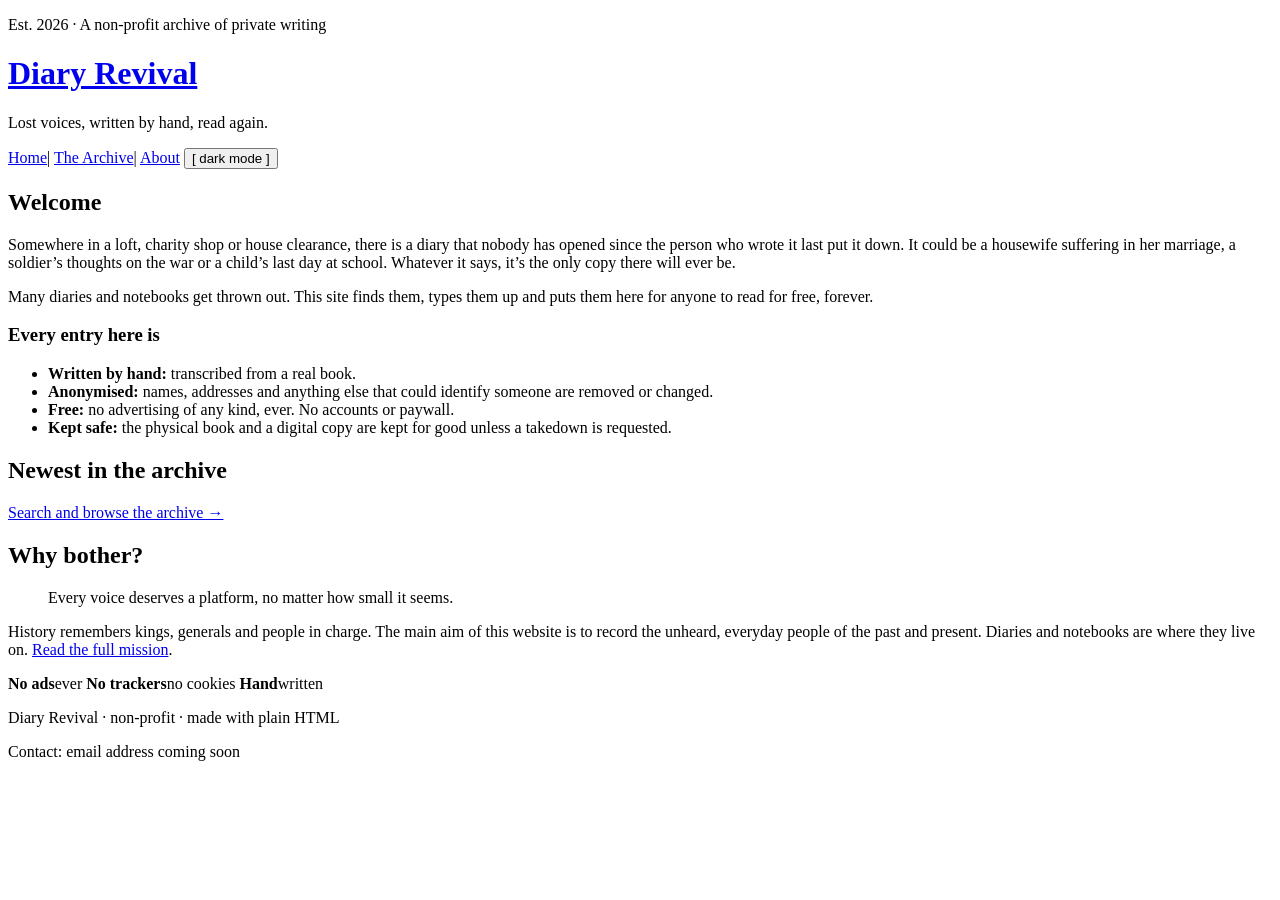
==== index.html @ 6f969cdc "Add files via upload" ====
<!doctype html>
<html lang="en-GB">
<head>
<meta charset="utf-8">
<meta name="viewport" content="width=device-width, initial-scale=1">
<title>Diary Revival: Old Handwritten Diaries and Notebooks, Free to Read</title>
<meta name="description" content="Read real handwritten diaries and notebooks from ordinary people of the past, transcribed by hand, anonymised and free to read.">
<meta property="og:site_name" content="Diary Revival">
<meta property="og:type" content="website">
<meta property="og:locale" content="en_GB">
<meta property="og:title" content="Diary Revival: Old Handwritten Diaries and Notebooks, Free to Read">
<meta property="og:description" content="Read real handwritten diaries and notebooks from ordinary people of the past, transcribed by hand, anonymised and free to read.">
<meta property="og:url" content="https://diaryrevival.com/">
<meta name="twitter:card" content="summary">
<link rel="canonical" href="https://diaryrevival.com/">
<link rel="icon" href="favicon.svg" type="image/svg+xml">
<link rel="icon" href="favicon.png" type="image/png" sizes="32x32">
<script type="application/ld+json">
{"@context":"https://schema.org","@type":"WebSite","name":"Diary Revival","url":"https://diaryrevival.com/","description":"A non-profit archive of real handwritten diaries and notebooks, transcribed by hand and free to read.","inLanguage":"en-GB"}
</script>
<link rel="stylesheet" href="css/style.css?v=13">
<script src="js/entries.js?v=13"></script>
<script src="js/site.js?v=13"></script>
</head>
<body>
<div class="page">

<header class="masthead">
  <p class="kicker">Est. 2026 &middot; A non-profit archive of private writing</p>
  <h1><a href="index.html">Diary Revival</a></h1>
  <p class="tagline">Lost voices, written by hand, read again.</p>
</header>
<nav class="menu" aria-label="Main">
  <a href="index.html" aria-current="page">Home</a><span class="sep">|</span>
  <a href="archive.html">The Archive</a><span class="sep">|</span>
  <a href="about.html">About</a>
  <button type="button" class="theme-toggle">[ dark mode ]</button>
</nav>

<main class="home">
  <h2>Welcome</h2>
  <p>
    Somewhere in a loft, charity shop or house clearance, there is a diary that nobody has opened
    since the person who wrote it last put it down. It could be a housewife suffering in her marriage,
    a soldier&rsquo;s thoughts on the war or a child&rsquo;s last day at school. Whatever it says, it&rsquo;s
    the only copy there will ever be.
  </p>
  <p>
    Many diaries and notebooks get thrown out. This site finds them, types them up and puts them here
    for anyone to read for free, forever.
  </p>

  <div class="box">
    <h3>Every entry here is</h3>
    <ul class="plain">
      <li><strong>Written by hand:</strong> transcribed from a real book.</li>
      <li><strong>Anonymised:</strong> names, addresses and anything else that could identify someone are removed or changed.</li>
      <li><strong>Free:</strong> no advertising of any kind, ever. No accounts or paywall.</li>
      <li><strong>Kept safe:</strong> the physical book and a digital copy are kept for good unless a takedown is requested.</li>
    </ul>
  </div>

  <h2>Newest in the archive</h2>
  <ol class="entries" id="latest"></ol>
  <p><a href="archive.html">Search and browse the archive &rarr;</a></p>

  <h2>Why bother?</h2>
  <blockquote>Every voice deserves a platform, no matter how small it seems.</blockquote>
  <p>
    History remembers kings, generals and people in charge. The main aim of this website is to record
    the unheard, everyday people of the past and present. Diaries and notebooks are where they live on.
    <a href="about.html">Read the full mission</a>.
  </p>
</main>

<footer>
  <div class="badges" aria-label="Site promises">
    <span class="badge"><b>No ads</b>ever</span>
    <span class="badge"><b>No trackers</b>no cookies</span>
    <span class="badge"><b>Hand</b>written</span>
  </div>
  <p>Diary Revival &middot; non-profit &middot; made with plain HTML</p>
  <p>Contact: <span data-email>email address coming soon</span></p>
</footer>

</div>
</body>
</html>
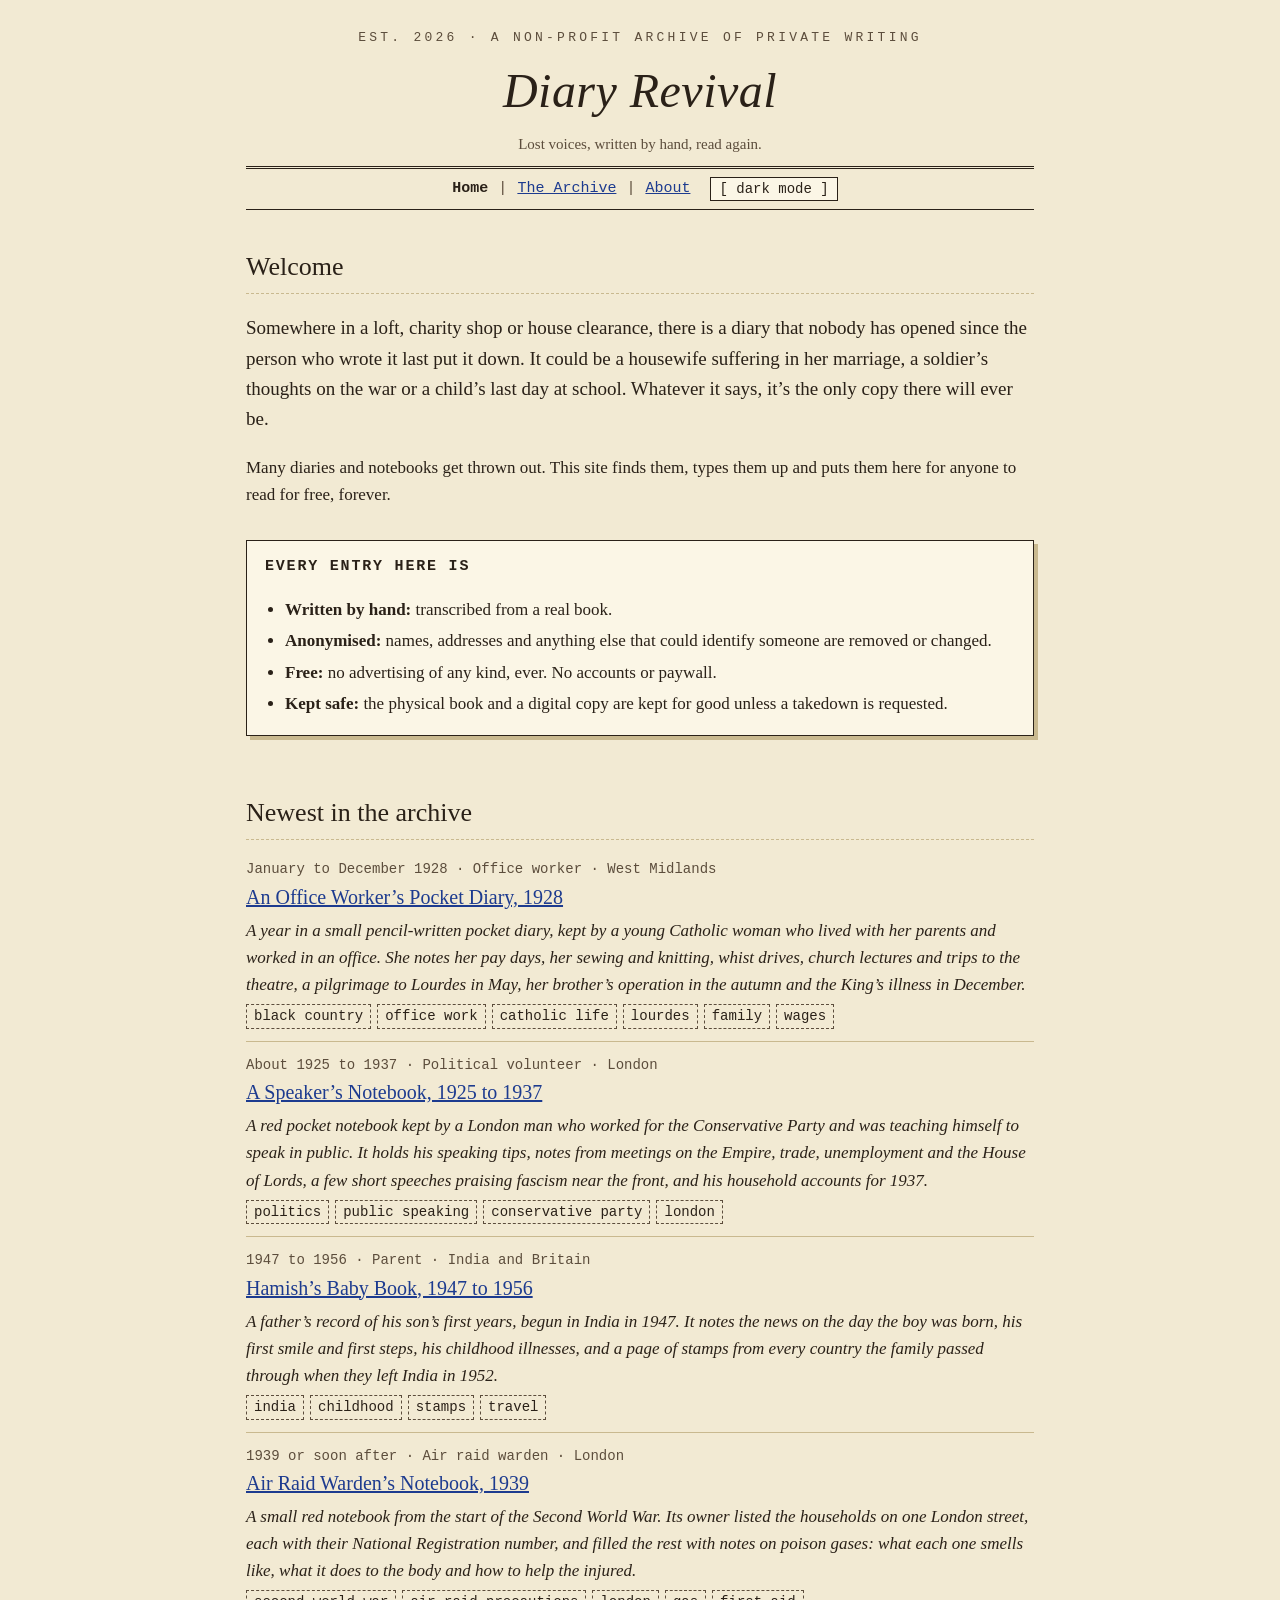
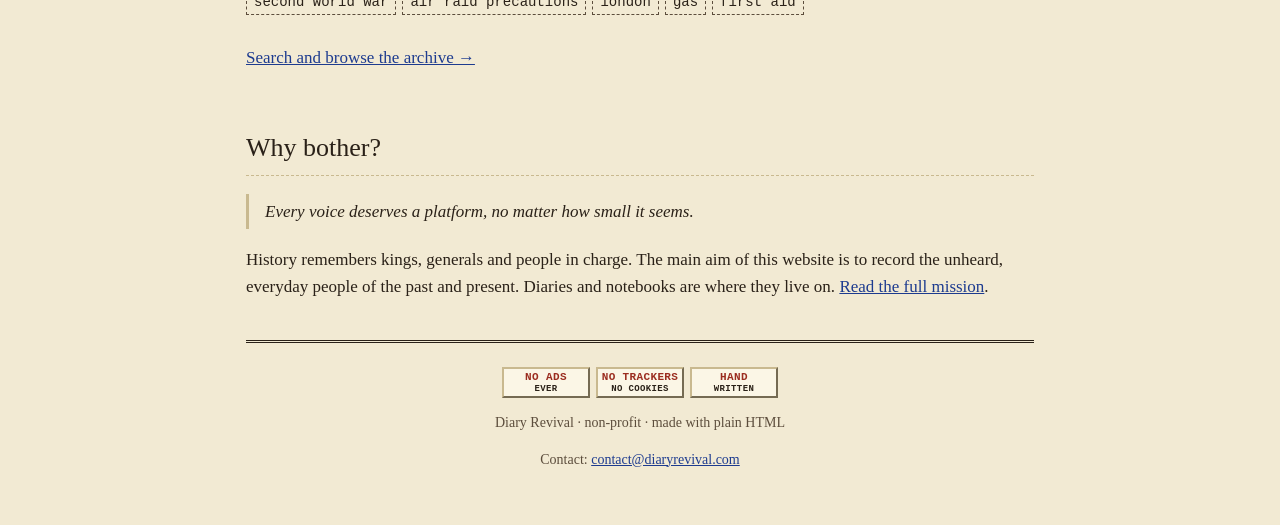
==== commit 04db30c5: "Add files via upload" ====
--- a/index.html
+++ b/index.html
@@ -18,9 +18,9 @@
 <script type="application/ld+json">
 {"@context":"https://schema.org","@type":"WebSite","name":"Diary Revival","url":"https://diaryrevival.com/","description":"A non-profit archive of real handwritten diaries and notebooks, transcribed by hand and free to read.","inLanguage":"en-GB"}
 </script>
-<link rel="stylesheet" href="css/style.css?v=13">
-<script src="js/entries.js?v=13"></script>
-<script src="js/site.js?v=13"></script>
+<link rel="stylesheet" href="css/style.css?v=20">
+<script src="js/entries.js?v=29"></script>
+<script src="js/site.js?v=29"></script>
 </head>
 <body>
 <div class="page">
--- a/css/style.css
+++ b/css/style.css
@@ -0,0 +1,563 @@
+/* Diary Revival — one plain stylesheet, no frameworks. */
+
+:root {
+  --paper: #f2ead3;
+  --paper-2: #e9dfc2;
+  --ink: #2a2118;
+  --ink-soft: #5c4d3c;
+  --rule: #c9b98f;
+  --line: rgba(80, 110, 160, 0.18);
+  --margin: rgba(190, 60, 60, 0.35);
+  --link: #1d3b8f;
+  --visited: #5a2a82;
+  --stamp: #9b2d20;
+  --box: #fbf6e6;
+  color-scheme: light;
+}
+
+@media (prefers-color-scheme: dark) {
+  :root:not([data-theme="light"]) {
+    --paper: #15120e;
+    --paper-2: #1d1914;
+    --ink: #e4d9bf;
+    --ink-soft: #a89a7e;
+    --rule: #4a4032;
+    --line: rgba(140, 160, 200, 0.10);
+    --margin: rgba(200, 90, 80, 0.30);
+    --link: #9fb6ff;
+    --visited: #c9a2f0;
+    --stamp: #e0705f;
+    --box: #1b1712;
+    color-scheme: dark;
+  }
+}
+
+:root[data-theme="dark"] {
+  --paper: #15120e;
+  --paper-2: #1d1914;
+  --ink: #e4d9bf;
+  --ink-soft: #a89a7e;
+  --rule: #4a4032;
+  --line: rgba(140, 160, 200, 0.10);
+  --margin: rgba(200, 90, 80, 0.30);
+  --link: #9fb6ff;
+  --visited: #c9a2f0;
+  --stamp: #e0705f;
+  --box: #1b1712;
+  color-scheme: dark;
+}
+
+* { box-sizing: border-box; }
+
+html { background: var(--paper); }
+
+body {
+  margin: 0;
+  background: var(--paper);
+  color: var(--ink);
+  font-family: Georgia, "Times New Roman", Times, serif;
+  font-size: 17px;
+  line-height: 1.6;
+}
+
+a { color: var(--link); }
+a:visited { color: var(--visited); }
+a:hover { background: var(--ink); color: var(--paper); text-decoration: none; }
+
+.page {
+  max-width: 820px;
+  margin: 0 auto;
+  padding: 0 16px 40px;
+}
+
+/* ---------- Masthead ---------- */
+
+.masthead {
+  text-align: center;
+  padding: 28px 0 10px;
+  border-bottom: 3px double var(--ink);
+}
+
+.masthead .kicker {
+  font-family: "Courier New", Courier, monospace;
+  font-size: 13px;
+  letter-spacing: 0.25em;
+  text-transform: uppercase;
+  color: var(--ink-soft);
+  margin: 0;
+}
+
+.masthead h1 {
+  font-size: clamp(30px, 7vw, 48px);
+  font-weight: normal;
+  font-style: italic;
+  margin: 4px 0 2px;
+  letter-spacing: 0.01em;
+}
+
+.masthead h1 a, .masthead h1 a:visited { color: var(--ink); text-decoration: none; }
+.masthead h1 a:hover { background: none; color: var(--stamp); }
+
+.masthead .tagline {
+  margin: 0;
+  font-size: 15px;
+  color: var(--ink-soft);
+}
+
+nav.menu {
+  display: flex;
+  flex-wrap: wrap;
+  justify-content: center;
+  gap: 4px 0;
+  padding: 8px 0;
+  border-bottom: 1px solid var(--ink);
+  font-family: "Courier New", Courier, monospace;
+  font-size: 15px;
+}
+
+nav.menu a { padding: 0 10px; }
+nav.menu a[aria-current="page"] { font-weight: bold; color: var(--ink); text-decoration: none; }
+nav.menu .sep { color: var(--ink-soft); }
+
+.theme-toggle {
+  font-family: "Courier New", Courier, monospace;
+  font-size: 14px;
+  background: var(--box);
+  color: var(--ink);
+  border: 1px solid var(--ink);
+  border-radius: 0;
+  padding: 1px 8px;
+  margin-left: 10px;
+  cursor: pointer;
+}
+.theme-toggle:hover { background: var(--ink); color: var(--paper); }
+
+/* ---------- Text ---------- */
+
+h2 {
+  font-weight: normal;
+  font-size: 26px;
+  margin: 32px 0 8px;
+  border-bottom: 1px dashed var(--rule);
+}
+
+h3 { font-size: 19px; margin: 24px 0 6px; }
+
+hr { border: 0; border-top: 1px dashed var(--rule); margin: 28px 0; }
+
+.small, small { font-size: 14px; color: var(--ink-soft); }
+
+.mono { font-family: "Courier New", Courier, monospace; }
+
+.box {
+  background: var(--box);
+  border: 1px solid var(--ink);
+  box-shadow: 4px 4px 0 var(--rule);
+  padding: 14px 18px;
+  margin: 22px 0;
+}
+
+.box > :first-child { margin-top: 0; }
+.box > :last-child { margin-bottom: 0; }
+
+.box h3 {
+  font-family: "Courier New", Courier, monospace;
+  font-size: 15px;
+  letter-spacing: 0.12em;
+  text-transform: uppercase;
+}
+
+.stamp {
+  display: inline-block;
+  font-family: "Courier New", Courier, monospace;
+  font-weight: bold;
+  font-size: 13px;
+  letter-spacing: 0.15em;
+  text-transform: uppercase;
+  color: var(--stamp);
+  border: 2px solid var(--stamp);
+  padding: 0 6px;
+  transform: rotate(-2deg);
+}
+
+ul.plain { padding-left: 20px; }
+ul.plain li { margin: 4px 0; }
+
+blockquote {
+  margin: 16px 0;
+  padding: 4px 16px;
+  border-left: 3px solid var(--rule);
+  font-style: italic;
+}
+
+/* ---------- Home ---------- */
+
+.home h2 { margin: 56px 0 18px; padding-bottom: 6px; }
+.home h2:first-child { margin-top: 36px; }
+.home h2:first-child + p { font-size: 19px; }
+.home .box { margin: 32px 0 0; }
+.home ol.entries li:first-child { border-top: 0; padding-top: 0; }
+.home ol.entries li:last-child { border-bottom: 0; }
+
+/* ---------- Archive ---------- */
+
+.controls {
+  display: grid;
+  grid-template-columns: 1fr 1fr 1fr;
+  gap: 10px 14px;
+}
+
+.controls label {
+  display: block;
+  font-family: "Courier New", Courier, monospace;
+  font-size: 13px;
+  text-transform: uppercase;
+  letter-spacing: 0.1em;
+  color: var(--ink-soft);
+}
+
+.controls .wide { grid-column: 1 / -1; }
+
+.controls label.check {
+  margin-top: 6px;
+  text-transform: none;
+  letter-spacing: 0;
+  font-size: 14px;
+  cursor: pointer;
+}
+.controls label.check input { margin: 0 6px 0 0; vertical-align: -1px; accent-color: var(--ink); }
+
+input[type="search"], select {
+  width: 100%;
+  font: inherit;
+  font-size: 16px;
+  background: var(--paper);
+  color: var(--ink);
+  border: 1px solid var(--ink);
+  border-radius: 0;
+  padding: 4px 6px;
+}
+
+.tags { display: flex; flex-wrap: wrap; gap: 6px; margin-top: 4px; }
+
+.tag {
+  font-family: "Courier New", Courier, monospace;
+  font-size: 14px;
+  background: var(--paper);
+  color: var(--ink);
+  border: 1px dashed var(--ink-soft);
+  border-radius: 0;
+  padding: 0 7px;
+  cursor: pointer;
+  text-decoration: none;
+}
+a.tag:visited { color: var(--ink); }
+.tag:hover { border-style: solid; background: var(--paper); color: var(--ink); }
+.tag[aria-pressed="true"] { background: var(--ink); color: var(--paper); border-style: solid; }
+
+.result-count {
+  font-family: "Courier New", Courier, monospace;
+  font-size: 14px;
+  color: var(--ink-soft);
+  margin: 18px 0 6px;
+}
+
+.clear-btn {
+  font: inherit;
+  background: none;
+  border: 0;
+  padding: 0;
+  color: var(--link);
+  text-decoration: underline;
+  cursor: pointer;
+}
+
+ol.entries { list-style: none; padding: 0; margin: 0; }
+
+ol.entries li {
+  border-top: 1px solid var(--rule);
+  padding: 12px 0;
+}
+
+ol.entries li:last-child { border-bottom: 1px solid var(--rule); }
+
+ol.entries .meta {
+  font-family: "Courier New", Courier, monospace;
+  font-size: 14px;
+  color: var(--ink-soft);
+}
+
+ol.entries .title { font-size: 20px; }
+ol.entries .snippet { margin: 4px 0 6px; font-style: italic; }
+
+mark { background: var(--rule); color: var(--ink); }
+
+/* ---------- Entry page ---------- */
+
+table.facts {
+  border-collapse: collapse;
+  width: 100%;
+  font-size: 15px;
+}
+
+table.facts th, table.facts td {
+  border: 1px solid var(--rule);
+  padding: 4px 8px;
+  text-align: left;
+  vertical-align: top;
+}
+
+table.facts th {
+  width: 34%;
+  font-family: "Courier New", Courier, monospace;
+  font-weight: normal;
+  font-size: 13px;
+  text-transform: uppercase;
+  letter-spacing: 0.08em;
+  background: var(--paper-2);
+}
+
+.btn {
+  font-family: "Courier New", Courier, monospace;
+  font-size: 15px;
+  background: var(--box);
+  color: var(--ink);
+  border: 2px outset var(--rule);
+  border-radius: 0;
+  padding: 3px 12px;
+  cursor: pointer;
+}
+.btn:active { border-style: inset; }
+.btn:hover { background: var(--paper-2); }
+
+.page-sheet {
+  margin: 24px 0;
+  padding: 18px 18px 18px 52px;
+  border: 1px solid var(--rule);
+  background-color: var(--box);
+  background-image:
+    linear-gradient(to right, transparent 38px, var(--margin) 38px, var(--margin) 39px, transparent 39px),
+    repeating-linear-gradient(to bottom, transparent 0, transparent 31px, var(--line) 31px, var(--line) 32px);
+  background-position: 0 14px;
+  font-family: "Courier New", Courier, monospace;
+  font-size: 16px;
+  line-height: 32px;
+}
+
+.entry-head { display: flex; gap: 22px; align-items: flex-start; margin: 26px 0 20px; }
+.entry-head h2 { margin-top: 0; }
+.entry-head p { margin-bottom: 0; }
+
+/* A plain cloth cover with a paper label. */
+.book-cover {
+  flex: 0 0 104px;
+  height: 142px;
+  display: flex;
+  align-items: flex-start;
+  justify-content: center;
+  padding-top: 24px;
+  box-sizing: border-box;
+  background-image: linear-gradient(to right, rgba(0, 0, 0, 0.32) 0, rgba(0, 0, 0, 0.32) 9px, transparent 9px);
+  border: 1px solid var(--ink);
+  box-shadow: 4px 4px 0 var(--rule);
+}
+.book-cover span {
+  margin-left: 9px;
+  padding: 4px 8px;
+  background: #f2ead3;
+  color: #2a2118;
+  border: 1px solid #2a2118;
+  font-family: "Courier New", Courier, monospace;
+  font-size: 12px;
+  line-height: 1.35;
+  text-align: center;
+}
+
+.context { margin: 14px 0; }
+.context table.facts { margin-top: 10px; }
+
+.months { font-family: "Courier New", Courier, monospace; font-size: 14px; line-height: 1.8; }
+
+.context summary {
+  font-family: "Courier New", Courier, monospace;
+  font-size: 15px;
+  letter-spacing: 0.12em;
+  text-transform: uppercase;
+  cursor: pointer;
+}
+.context p { white-space: pre-line; }
+
+.day { margin: 0 0 32px; }
+.day:last-child { margin-bottom: 0; }
+.day h3 {
+  font-family: Georgia, "Times New Roman", serif;
+  font-style: italic;
+  font-weight: normal;
+  font-size: 18px;
+  margin: 0;
+  line-height: 32px;
+}
+.day p { margin: 0; white-space: pre-line; }
+
+/* A day with its page photo: photo on the left, transcription on the right. */
+.day.has-photo { display: grid; grid-template-columns: minmax(0, 2fr) minmax(0, 3fr); gap: 20px; align-items: start; }
+.page-photo {
+  padding: 0;
+  border: 1px solid var(--ink);
+  background: var(--box);
+  box-shadow: 3px 3px 0 var(--rule);
+  cursor: zoom-in;
+}
+.page-photo img { display: block; width: 100%; height: auto; }
+.page-photo.empty {
+  display: flex;
+  align-items: center;
+  justify-content: center;
+  aspect-ratio: 3 / 4;
+  border: 2px dashed var(--rule);
+  box-shadow: none;
+  cursor: default;
+  font-family: "Courier New", Courier, monospace;
+  font-size: 13px;
+  color: var(--ink-soft);
+  text-transform: uppercase;
+  letter-spacing: 0.06em;
+}
+.page-photo:hover, .page-photo:focus-visible { outline: 2px solid var(--link); outline-offset: 2px; }
+
+.note {
+  font-family: Georgia, "Times New Roman", serif;
+  font-size: 14px;
+  color: var(--ink-soft);
+}
+
+/* ---------- Footer ---------- */
+
+footer {
+  margin-top: 40px;
+  padding-top: 14px;
+  border-top: 3px double var(--ink);
+  text-align: center;
+  font-size: 14px;
+  color: var(--ink-soft);
+}
+
+.badges {
+  display: flex;
+  flex-wrap: wrap;
+  justify-content: center;
+  gap: 6px;
+  margin: 10px 0;
+}
+
+/* 88x31-style buttons, the way websites used to do it */
+.badge {
+  width: 88px;
+  height: 31px;
+  display: flex;
+  flex-direction: column;
+  align-items: center;
+  justify-content: center;
+  border: 2px outset var(--rule);
+  background: var(--box);
+  font-family: "Courier New", Courier, monospace;
+  font-size: 9px;
+  font-weight: bold;
+  line-height: 1.15;
+  letter-spacing: 0.04em;
+  text-transform: uppercase;
+  color: var(--ink);
+}
+.badge b { font-size: 11px; color: var(--stamp); }
+
+.filter-toggle { display: none; }
+
+/* ---------- Photos of the book ---------- */
+
+.photo-thumb {
+  flex: 0 0 120px;
+  position: relative;
+  padding: 0;
+  border: 1px solid var(--ink);
+  background: var(--box);
+  box-shadow: 3px 3px 0 var(--rule);
+  cursor: zoom-in;
+}
+.photo-thumb img { display: block; width: 120px; height: 160px; object-fit: cover; }
+.photo-thumb .photo-count {
+  position: absolute;
+  left: 0; right: 0; bottom: 0;
+  padding: 2px 0;
+  background: rgba(0, 0, 0, 0.65);
+  color: #fff;
+  font-family: "Courier New", Courier, monospace;
+  font-size: 12px;
+  text-transform: uppercase;
+  letter-spacing: 0.06em;
+}
+.photo-thumb:hover, .photo-thumb:focus-visible { outline: 2px solid var(--link); outline-offset: 2px; }
+
+dialog.lightbox {
+  width: min(900px, 100vw - 32px);
+  max-height: calc(100vh - 32px);
+  padding: 12px;
+  border: 1px solid var(--ink);
+  background: var(--paper);
+  color: var(--ink);
+}
+dialog.lightbox::backdrop { background: rgba(0, 0, 0, 0.8); }
+.lightbox-bar {
+  display: flex;
+  justify-content: space-between;
+  align-items: center;
+  margin-bottom: 8px;
+  font-family: "Courier New", Courier, monospace;
+  font-size: 14px;
+}
+dialog.lightbox figure { margin: 0; }
+.lightbox-stage { position: relative; display: flex; justify-content: center; background: #111; }
+.lightbox-stage img { display: block; width: auto; max-width: 100%; height: calc(100vh - 170px); max-height: 800px; object-fit: contain; }
+.lightbox-arrow {
+  position: absolute;
+  top: 50%;
+  transform: translateY(-50%);
+  width: 44px;
+  height: 64px;
+  border: 1px solid #fff;
+  background: rgba(0, 0, 0, 0.55);
+  color: #fff;
+  font-size: 36px;
+  line-height: 1;
+  cursor: pointer;
+}
+.lightbox-arrow.prev { left: 6px; }
+.lightbox-arrow.next { right: 6px; }
+.lightbox-arrow:hover, .lightbox-arrow:focus-visible { background: rgba(0, 0, 0, 0.85); }
+dialog.lightbox figcaption { margin-top: 8px; font-style: italic; text-align: center; }
+
+@media (max-width: 600px) {
+  body { font-size: 16px; }
+  .controls { grid-template-columns: 1fr; }
+  .page-sheet { padding-left: 34px; background-image:
+    linear-gradient(to right, transparent 22px, var(--margin) 22px, var(--margin) 23px, transparent 23px),
+    repeating-linear-gradient(to bottom, transparent 0, transparent 31px, var(--line) 31px, var(--line) 32px); }
+  nav.menu a { padding: 0 6px; }
+  .tag { padding: 6px 12px; }
+  .tags { gap: 8px; }
+  .filter-toggle { display: block; }
+  .entry-head { flex-direction: column; gap: 16px; }
+  .book-cover { flex-basis: auto; width: 104px; }
+  .day.has-photo { grid-template-columns: 1fr; gap: 12px; }
+  .page-photo { max-width: 320px; }
+  .photo-thumb { flex-basis: auto; width: 122px; }
+  .controls:not(.show-filters) .filter-extra { display: none; }
+}
+
+@media print {
+  nav.menu, .theme-toggle, footer .badges, .photo-count { display: none; }
+  body { background: #fff; color: #000; }
+}
+
+
+ol.rules { padding-left: 24px; }
+ol.rules li { margin: 8px 0; }
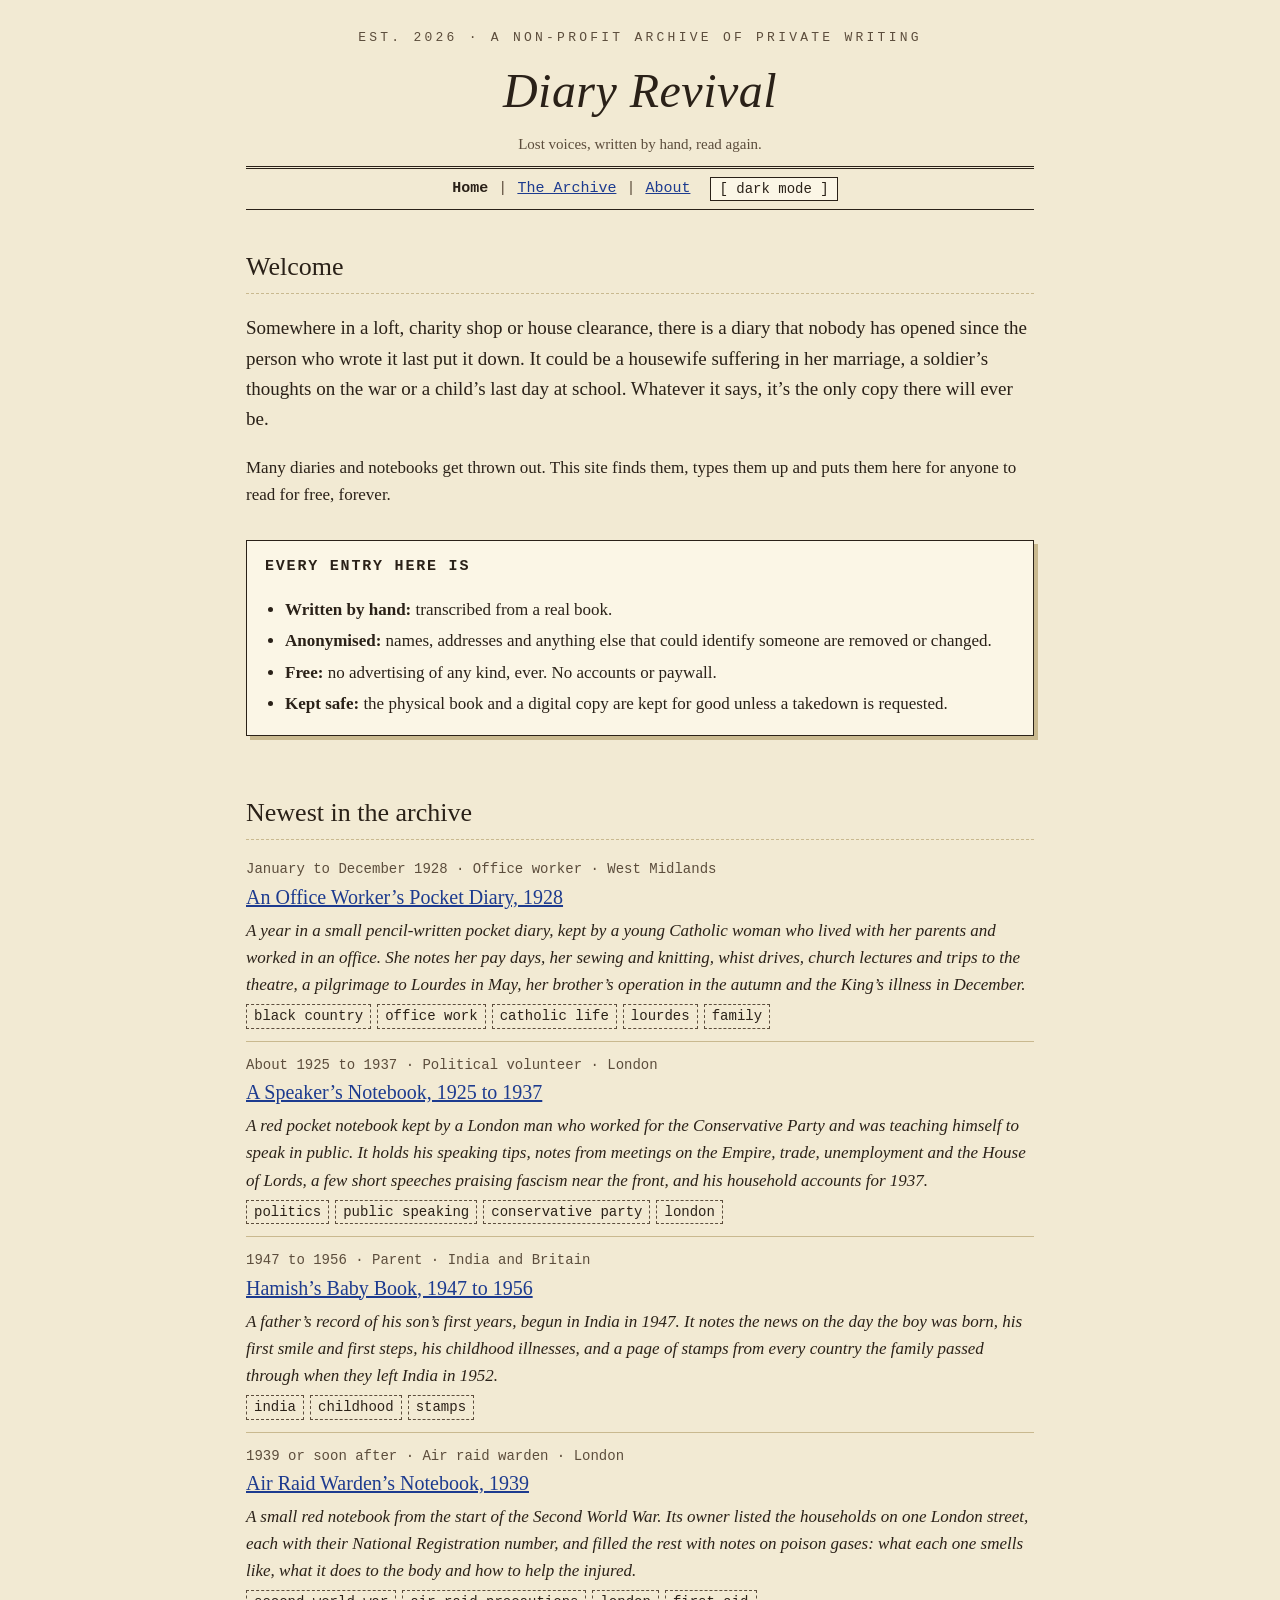
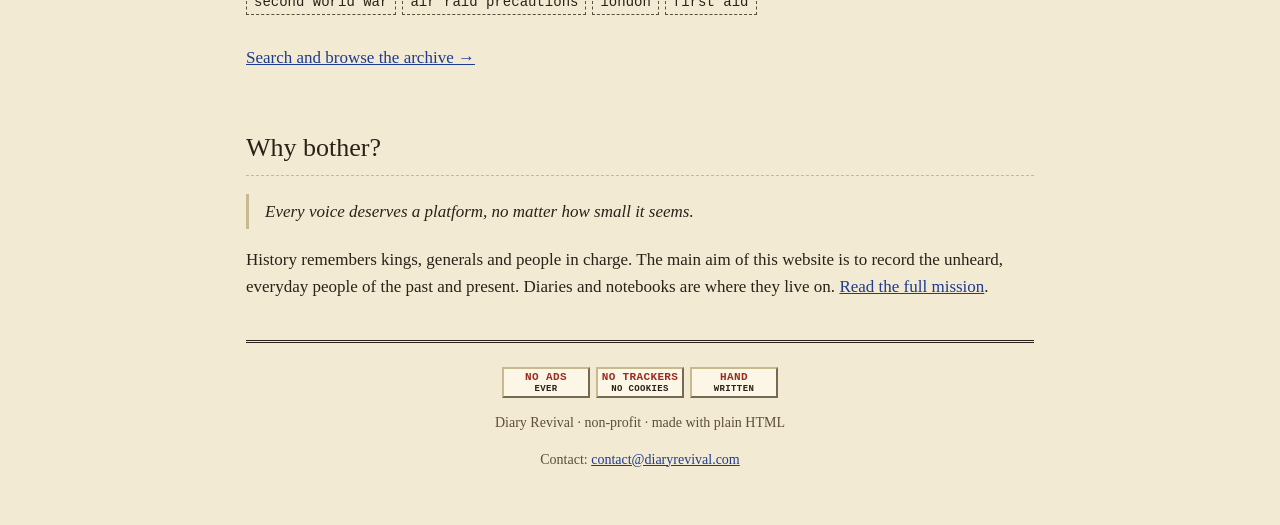
==== commit 43c852c9: "Remove gas, wages and travel tags" ====
--- a/index.html
+++ b/index.html
@@ -19,8 +19,8 @@
 {"@context":"https://schema.org","@type":"WebSite","name":"Diary Revival","url":"https://diaryrevival.com/","description":"A non-profit archive of real handwritten diaries and notebooks, transcribed by hand and free to read.","inLanguage":"en-GB"}
 </script>
 <link rel="stylesheet" href="css/style.css?v=20">
-<script src="js/entries.js?v=29"></script>
-<script src="js/site.js?v=29"></script>
+<script src="js/entries.js?v=32"></script>
+<script src="js/site.js?v=32"></script>
 </head>
 <body>
 <div class="page">
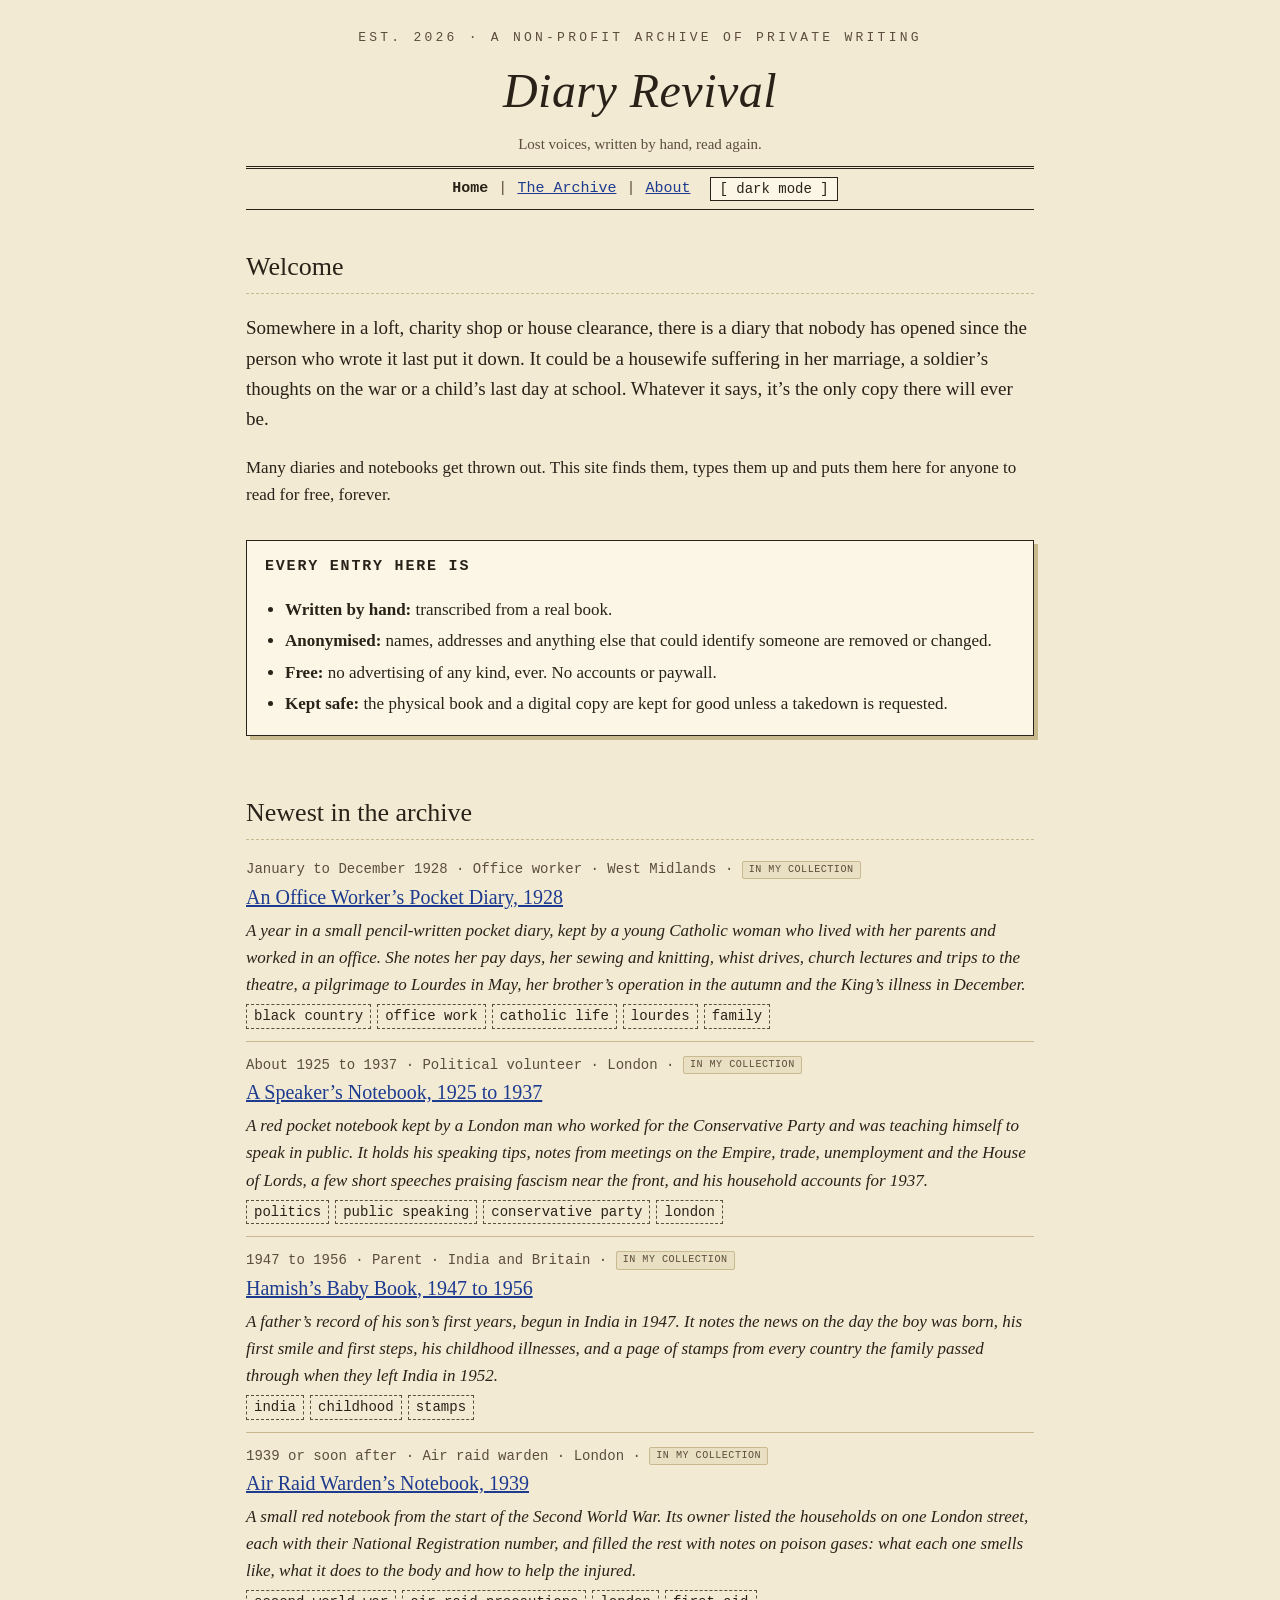
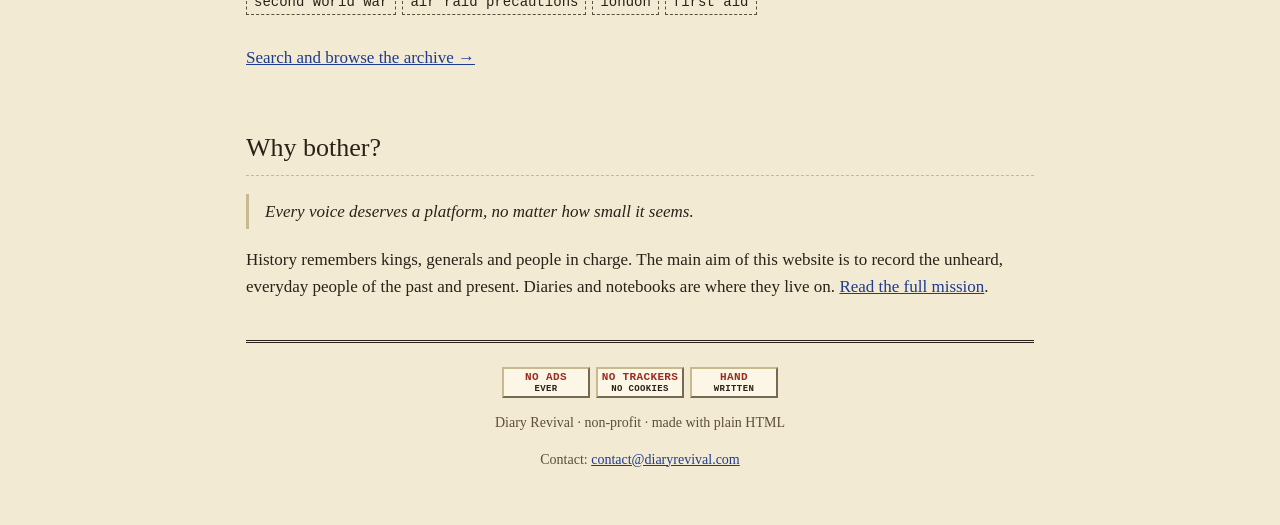
==== commit eccde113: "Add 'In my collection' tag; mark all four books" ====
--- a/index.html
+++ b/index.html
@@ -18,9 +18,9 @@
 <script type="application/ld+json">
 {"@context":"https://schema.org","@type":"WebSite","name":"Diary Revival","url":"https://diaryrevival.com/","description":"A non-profit archive of real handwritten diaries and notebooks, transcribed by hand and free to read.","inLanguage":"en-GB"}
 </script>
-<link rel="stylesheet" href="css/style.css?v=20">
-<script src="js/entries.js?v=32"></script>
-<script src="js/site.js?v=32"></script>
+<link rel="stylesheet" href="css/style.css?v=21">
+<script src="js/entries.js?v=33"></script>
+<script src="js/site.js?v=33"></script>
 </head>
 <body>
 <div class="page">
--- a/css/style.css
+++ b/css/style.css
@@ -561,3 +561,12 @@
 
 ol.rules { padding-left: 24px; }
 ol.rules li { margin: 8px 0; }
+
+/* "In my collection" tag: books I physically own (entries with held: "me") */
+.collection-tag {
+  display: inline-block; padding: 0 6px; border: 1px solid var(--rule); border-radius: 2px;
+  background: var(--paper-2); color: var(--ink-soft);
+  font-size: 0.72em; letter-spacing: 0.05em; text-transform: uppercase;
+  font-style: normal; white-space: nowrap; vertical-align: middle;
+}
+.collection-line { margin: 0.2em 0 0.6em; }
